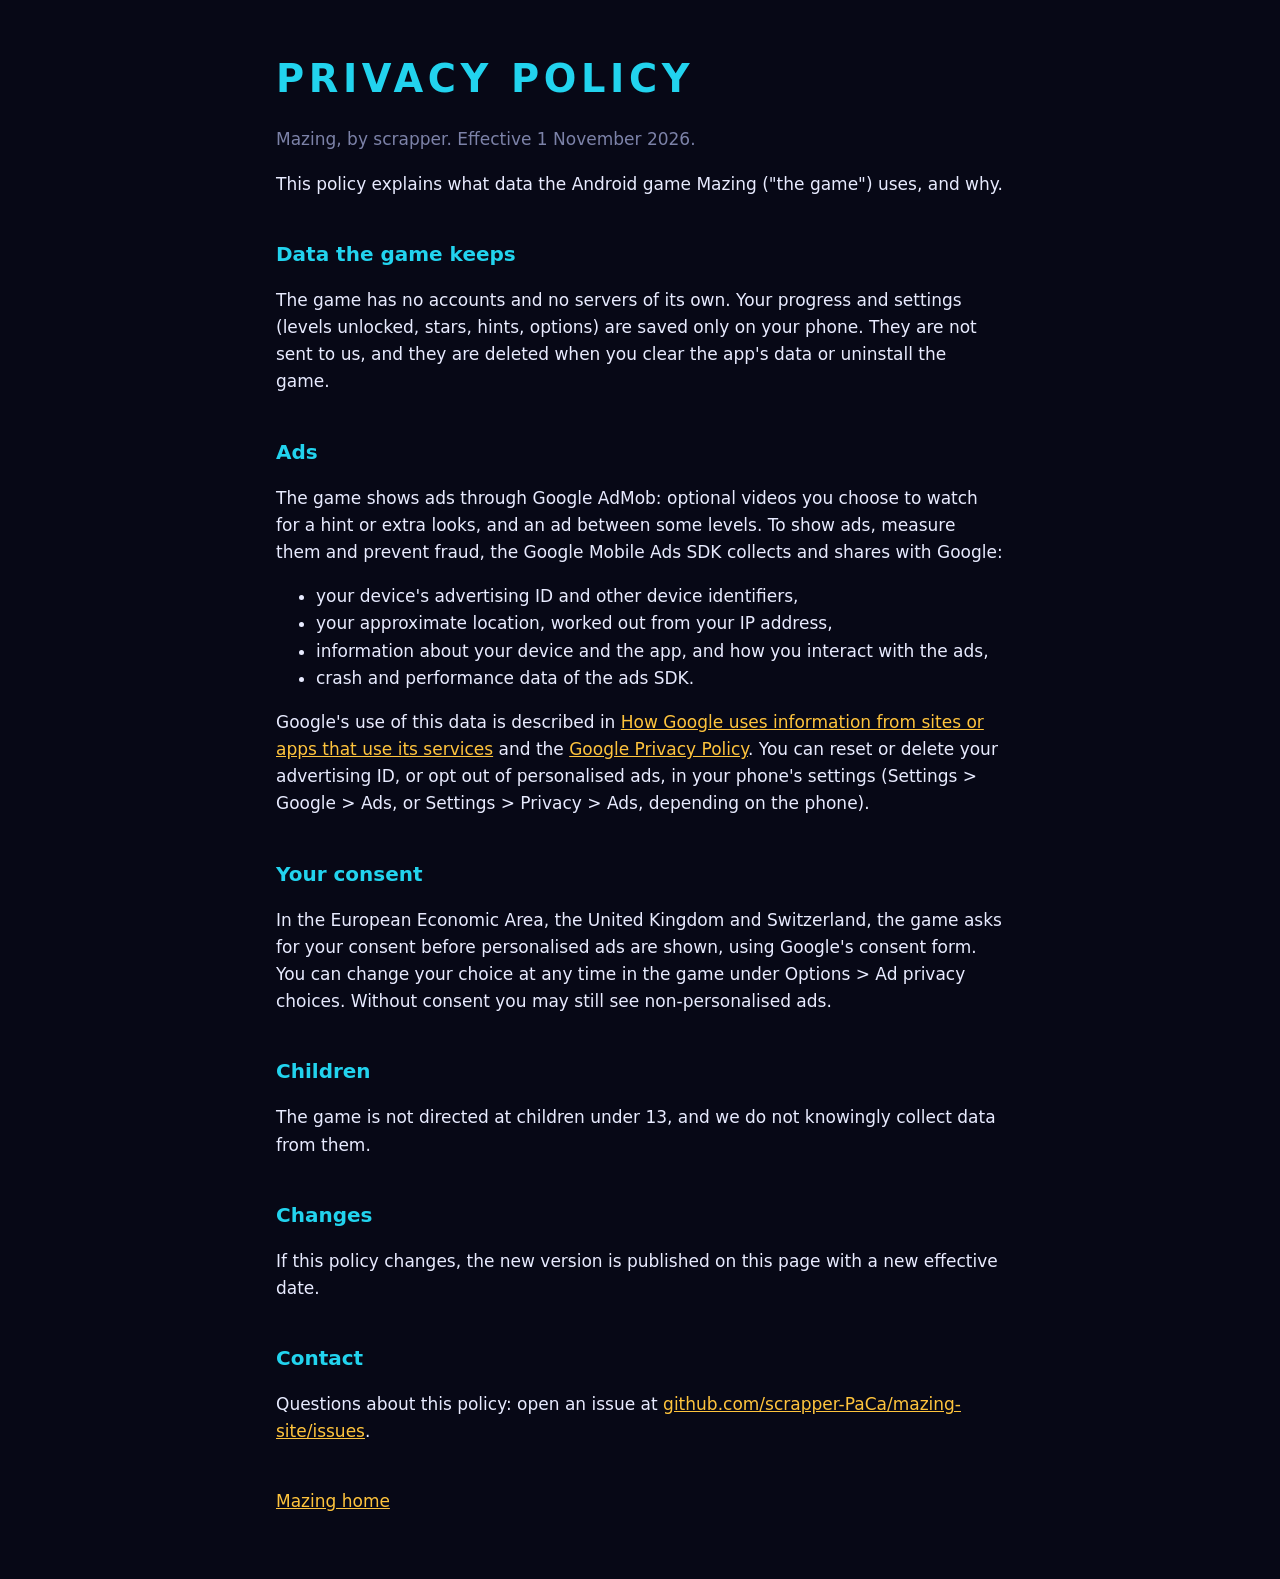
==== privacy.html @ a35e690b "Mazing site: home page and privacy policy Co-Authored-By: Claude Opus 5.5 <noreply@anthropic.com> Cl" ====
<!doctype html>
<html lang="en">
<head>
<meta charset="utf-8">
<meta name="viewport" content="width=device-width, initial-scale=1">
<title>Mazing privacy policy</title>
<link rel="stylesheet" href="style.css">
</head>
<body>
<main>
  <h1>PRIVACY POLICY</h1>
  <p class="muted">Mazing, by scrapper. Effective 1 November 2026.</p>

  <p>This policy explains what data the Android game Mazing ("the game") uses, and why.</p>

  <h2>Data the game keeps</h2>
  <p>The game has no accounts and no servers of its own. Your progress and settings (levels unlocked, stars,
  hints, options) are saved only on your phone. They are not sent to us, and they are deleted when you clear the
  app's data or uninstall the game.</p>

  <h2>Ads</h2>
  <p>The game shows ads through Google AdMob: optional videos you choose to watch for a hint or extra looks, and
  an ad between some levels. To show ads, measure them and prevent fraud, the Google Mobile Ads SDK collects and
  shares with Google:</p>
  <ul>
    <li>your device's advertising ID and other device identifiers,</li>
    <li>your approximate location, worked out from your IP address,</li>
    <li>information about your device and the app, and how you interact with the ads,</li>
    <li>crash and performance data of the ads SDK.</li>
  </ul>
  <p>Google's use of this data is described in
  <a href="https://policies.google.com/technologies/partner-sites">How Google uses information from sites or apps
  that use its services</a> and the <a href="https://policies.google.com/privacy">Google Privacy Policy</a>.
  You can reset or delete your advertising ID, or opt out of personalised ads, in your phone's settings
  (Settings &gt; Google &gt; Ads, or Settings &gt; Privacy &gt; Ads, depending on the phone).</p>

  <h2>Your consent</h2>
  <p>In the European Economic Area, the United Kingdom and Switzerland, the game asks for your consent before
  personalised ads are shown, using Google's consent form. You can change your choice at any time in the game
  under Options &gt; Ad privacy choices. Without consent you may still see non-personalised ads.</p>

  <h2>Children</h2>
  <p>The game is not directed at children under 13, and we do not knowingly collect data from them.</p>

  <h2>Changes</h2>
  <p>If this policy changes, the new version is published on this page with a new effective date.</p>

  <h2>Contact</h2>
  <p>Questions about this policy: open an issue at
  <a href="https://github.com/scrapper-PaCa/mazing-site/issues">github.com/scrapper-PaCa/mazing-site/issues</a>.</p>

  <nav><a href="index.html">Mazing home</a></nav>
</main>
</body>
</html>
---- style.css ----
:root { --bg: #070816; --text: #e8ebff; --muted: #7c82a8; --cyan: #22d3ee; --amber: #ffc43d; }
* { box-sizing: border-box; }
body { margin: 0; background: var(--bg); color: var(--text); font: 17px/1.6 system-ui, -apple-system, "Segoe UI", Roboto, sans-serif; }
main { max-width: 760px; margin: 0 auto; padding: 48px 16px 64px; }
h1 { color: var(--cyan); letter-spacing: 0.12em; font-size: 2.4rem; margin: 0 0 8px; }
h2 { color: var(--cyan); font-size: 1.25rem; margin: 2em 0 0.4em; }
a { color: var(--amber); }
.muted { color: var(--muted); }
nav { margin-top: 2.5em; }
nav a { margin-right: 1.2em; }
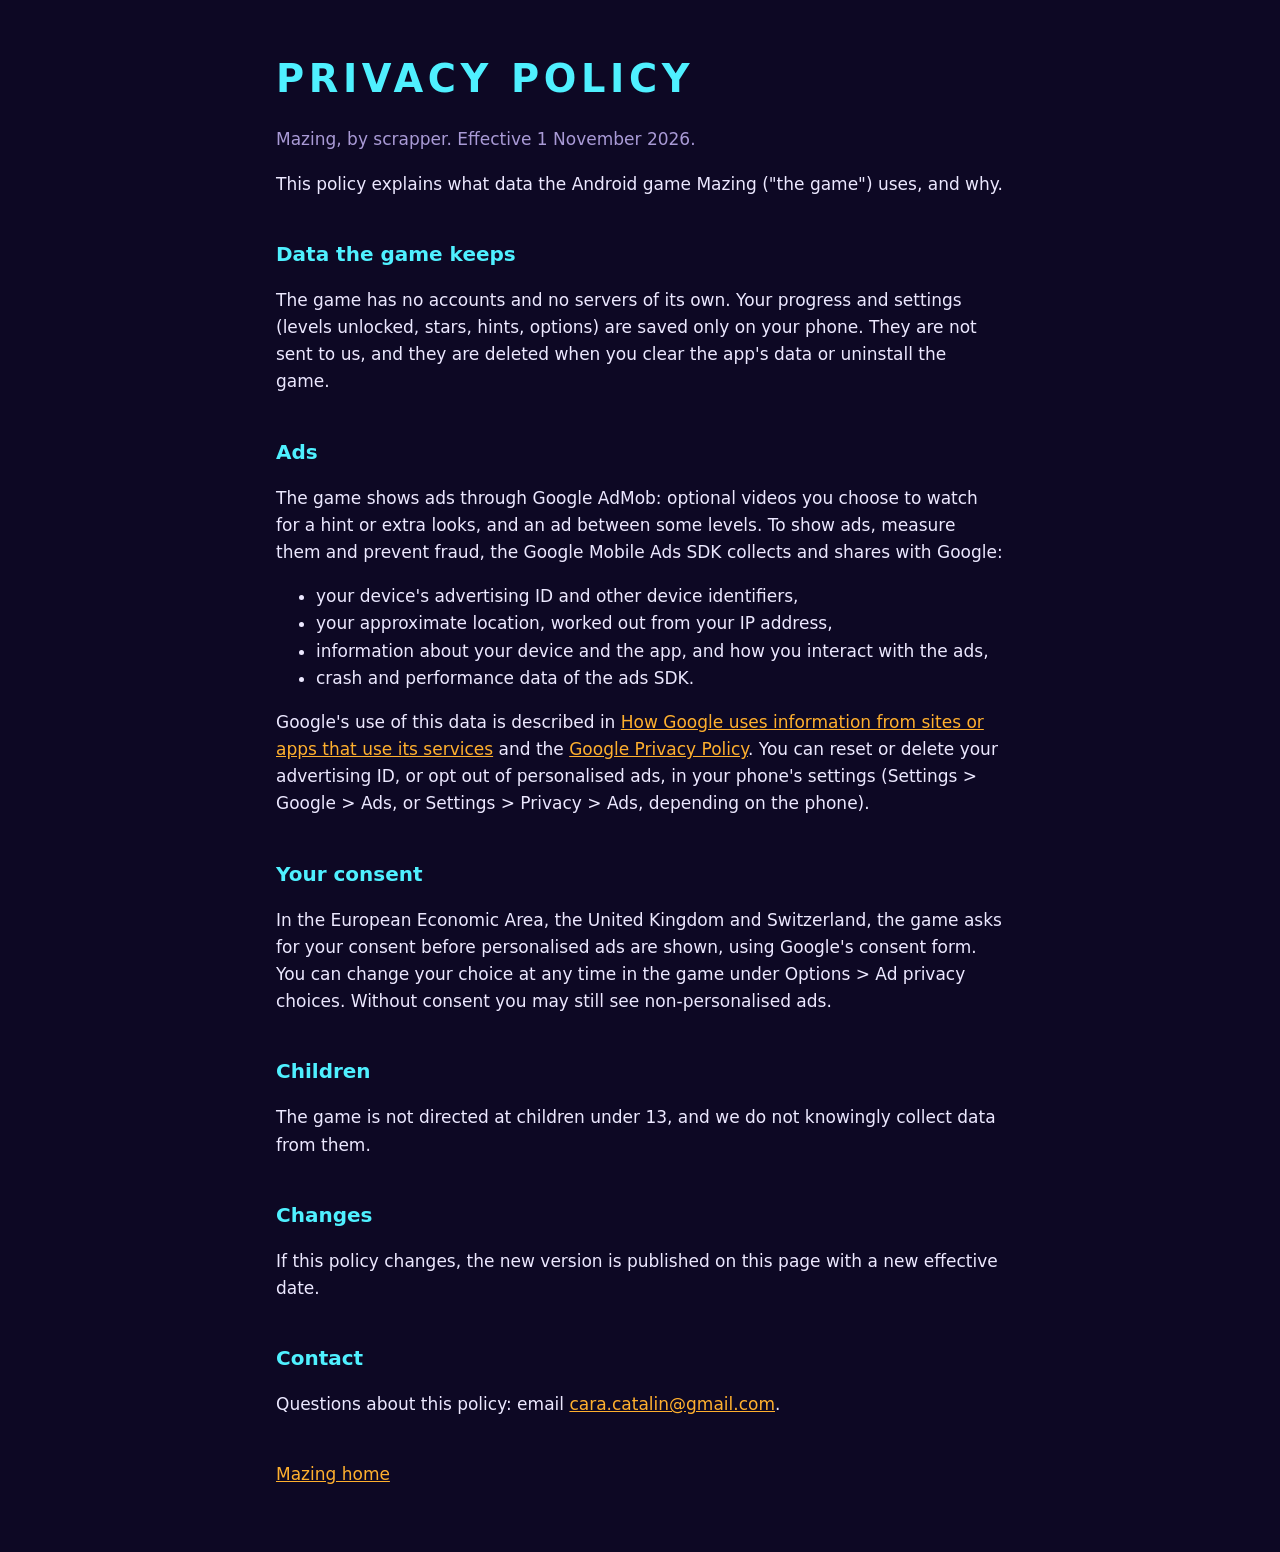
==== commit a1f3c303: "One-page game site: hero, how it plays, worlds, mechanics; email contact Co-Authored-By: Claude Opus" ====
--- a/privacy.html
+++ b/privacy.html
@@ -4,6 +4,7 @@
 <meta charset="utf-8">
 <meta name="viewport" content="width=device-width, initial-scale=1">
 <title>Mazing privacy policy</title>
+<link rel="icon" href="img/favicon.png">
 <link rel="stylesheet" href="style.css">
 </head>
 <body>
@@ -46,8 +47,8 @@
   <p>If this policy changes, the new version is published on this page with a new effective date.</p>
 
   <h2>Contact</h2>
-  <p>Questions about this policy: open an issue at
-  <a href="https://github.com/scrapper-PaCa/mazing-site/issues">github.com/scrapper-PaCa/mazing-site/issues</a>.</p>
+  <p>Questions about this policy: email
+  <a href="mailto:cara.catalin@gmail.com">cara.catalin@gmail.com</a>.</p>
 
   <nav><a href="index.html">Mazing home</a></nav>
 </main>
--- a/style.css
+++ b/style.css
@@ -1,4 +1,7 @@
-:root { --bg: #070816; --text: #e8ebff; --muted: #7c82a8; --cyan: #22d3ee; --amber: #ffc43d; }
+:root {
+  --bg: #0d0824; --bg2: #160e30; --panel: #1d1440; --line: #3a2a78;
+  --text: #ece8ff; --muted: #a99ad6; --violet: #b39bff; --cyan: #4ff0ff; --amber: #ffb02e;
+}
 * { box-sizing: border-box; }
 body { margin: 0; background: var(--bg); color: var(--text); font: 17px/1.6 system-ui, -apple-system, "Segoe UI", Roboto, sans-serif; }
 main { max-width: 760px; margin: 0 auto; padding: 48px 16px 64px; }
@@ -8,3 +11,53 @@
 .muted { color: var(--muted); }
 nav { margin-top: 2.5em; }
 nav a { margin-right: 1.2em; }
+
+/* Home page */
+.home main { padding-top: 8px; }
+.home section { margin-bottom: 56px; }
+.home h2 { font-size: 1.5rem; color: var(--text); margin: 0 0 16px; }
+.hero {
+  text-align: center; padding: 40px 16px 56px;
+  background: radial-gradient(ellipse 70% 60% at 50% 35%, #3a2270 0%, var(--bg2) 55%, var(--bg) 100%);
+}
+.hero-art { width: min(520px, 90vw); height: auto; display: block; margin: 0 auto; }
+.logo {
+  font-size: clamp(2.6rem, 11vw, 4.6rem); font-weight: 900; letter-spacing: 0.14em; color: #fff;
+  margin: 8px 0 4px; text-shadow: 0 0 18px var(--violet), 0 0 40px #7f5cff;
+}
+.tagline { font-size: 1.35rem; font-weight: 700; color: #d9ccff; margin: 0; }
+.tagline span { color: var(--cyan); text-shadow: 0 0 12px #00d8ff; }
+.lead { color: var(--muted); max-width: 30em; margin: 12px auto 24px; }
+.store-cta {
+  display: inline-block; margin: 0; padding: 10px 22px; border-radius: 999px;
+  border: 1px solid var(--line); background: var(--panel); color: var(--muted); font-weight: 600;
+}
+
+.steps { list-style: none; padding: 0; margin: 0; display: grid; gap: 16px; grid-template-columns: repeat(auto-fit, minmax(200px, 1fr)); }
+.steps li { background: var(--panel); border: 1px solid var(--line); border-radius: 16px; padding: 20px; }
+.steps svg { width: 56px; height: 56px; }
+.steps h3 { margin: 8px 0 4px; font-size: 1.1rem; }
+.steps p { margin: 0; color: var(--muted); font-size: 0.95rem; }
+.ln { fill: none; stroke: var(--violet); stroke-width: 3; stroke-linejoin: round; stroke-linecap: round; }
+.ball { fill: var(--amber); }
+.portal { fill: #0b6f7a; stroke: var(--cyan); stroke-width: 3; }
+.portal-in { fill: var(--cyan); }
+
+.worlds { list-style: none; padding: 0; margin: 0; display: flex; flex-wrap: wrap; gap: 8px; }
+.worlds li { padding: 6px 14px; border-radius: 999px; background: var(--panel); border: 1px solid var(--line); font-size: 0.95rem; }
+
+.mechanics, .facts { list-style: none; padding: 0; margin: 0; }
+.mechanics li { display: grid; grid-template-columns: 22px 1fr; column-gap: 12px; padding: 10px 0; border-bottom: 1px solid var(--line); color: var(--muted); }
+.mechanics b { color: var(--text); display: block; }
+.dot { grid-row: span 2; width: 16px; height: 16px; border-radius: 50%; margin-top: 6px; }
+.crystal { background: #c48bff; box-shadow: 0 0 10px #c48bff; }
+.door { background: #ff5d8f; border-radius: 3px; }
+.tele { background: var(--cyan); box-shadow: 0 0 10px var(--cyan); }
+.arrow { background: var(--amber); clip-path: polygon(0 20%, 60% 20%, 60% 0, 100% 50%, 60% 100%, 60% 80%, 0 80%); border-radius: 0; }
+.crumble { background: #8a7a6a; border-radius: 3px; }
+.facts li { padding: 6px 0 6px 26px; position: relative; }
+.facts li::before { content: ""; position: absolute; left: 4px; top: 14px; width: 9px; height: 9px; border-radius: 50%; background: var(--amber); }
+
+footer { text-align: center; padding: 24px 16px 40px; border-top: 1px solid var(--line); }
+footer nav { margin: 0 0 8px; }
+footer nav a { margin: 0 0.8em; }
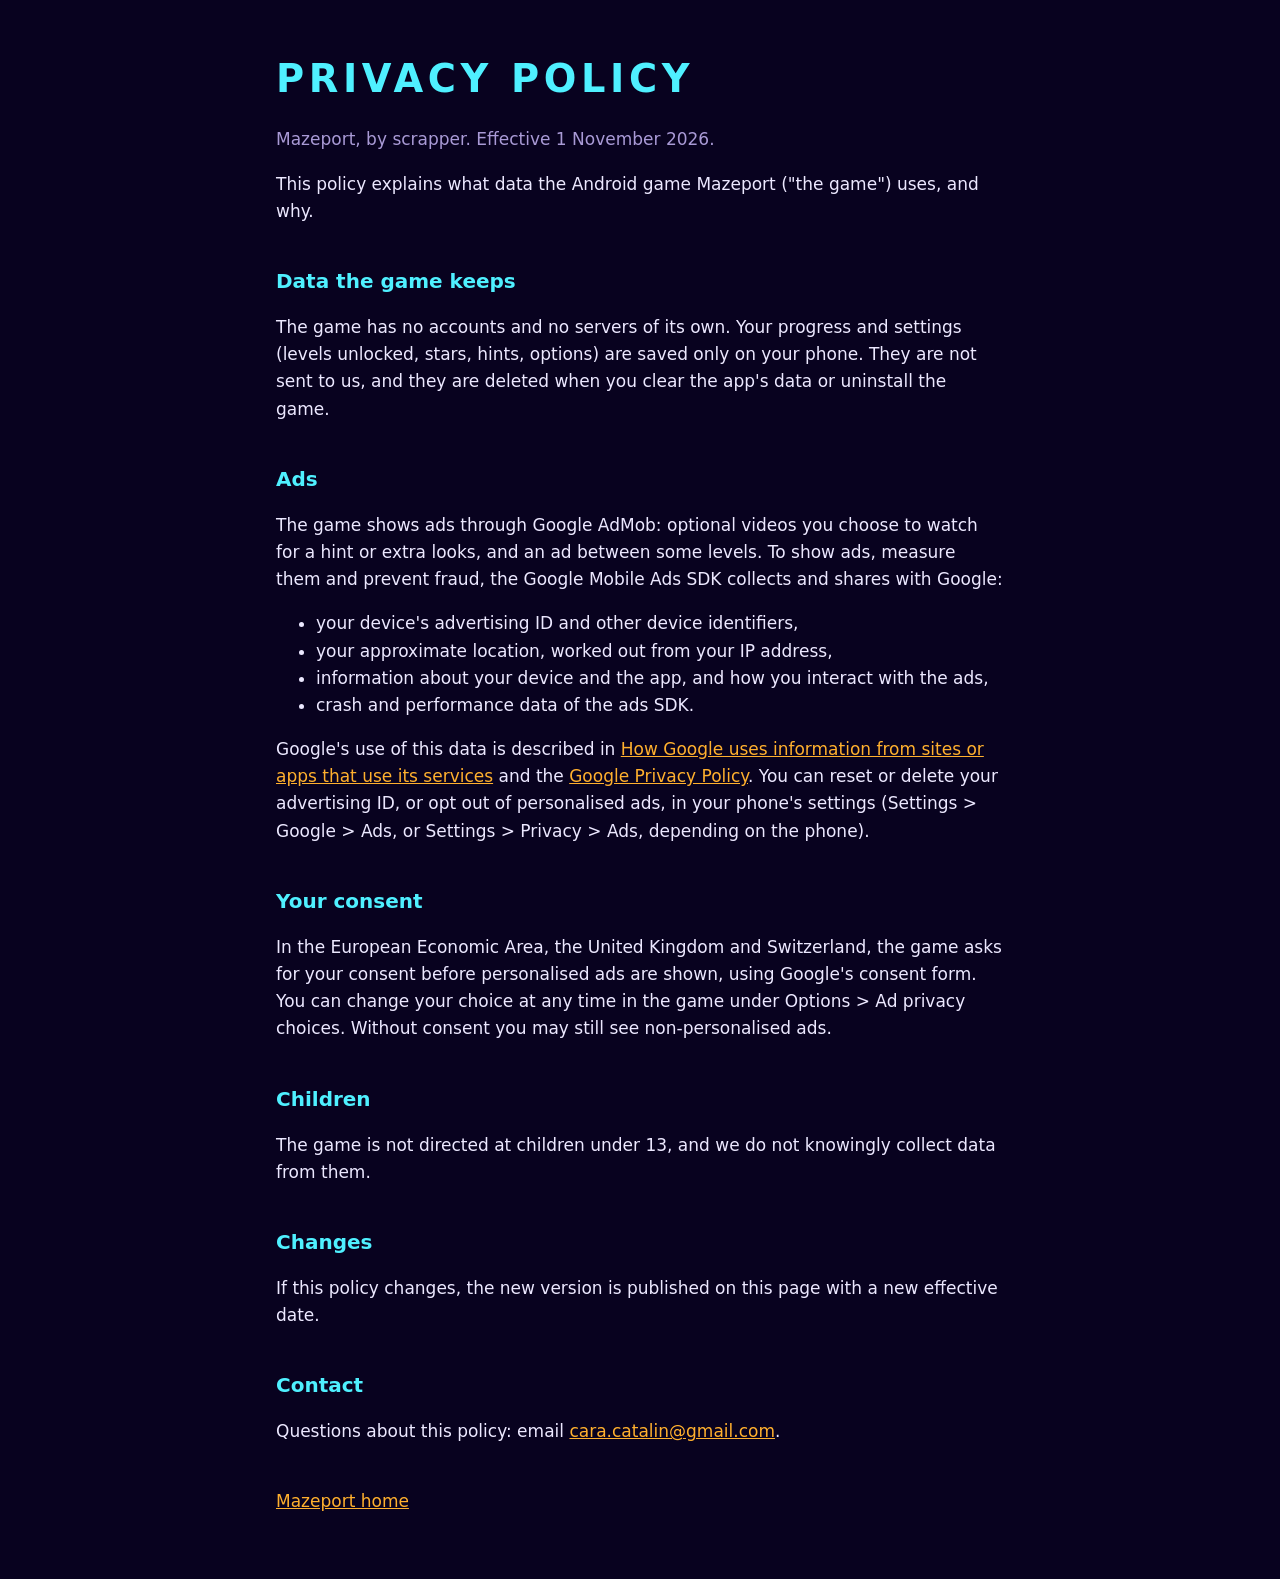
==== commit ffffab98: "Rename site to Mazeport Co-Authored-By: Claude Opus 5.5 <noreply@anthropic.com> Claude-Session: http" ====
--- a/privacy.html
+++ b/privacy.html
@@ -3,16 +3,16 @@
 <head>
 <meta charset="utf-8">
 <meta name="viewport" content="width=device-width, initial-scale=1">
-<title>Mazing privacy policy</title>
+<title>Mazeport privacy policy</title>
 <link rel="icon" href="img/favicon.png">
 <link rel="stylesheet" href="style.css">
 </head>
 <body>
 <main>
   <h1>PRIVACY POLICY</h1>
-  <p class="muted">Mazing, by scrapper. Effective 1 November 2026.</p>
+  <p class="muted">Mazeport, by scrapper. Effective 1 November 2026.</p>
 
-  <p>This policy explains what data the Android game Mazing ("the game") uses, and why.</p>
+  <p>This policy explains what data the Android game Mazeport ("the game") uses, and why.</p>
 
   <h2>Data the game keeps</h2>
   <p>The game has no accounts and no servers of its own. Your progress and settings (levels unlocked, stars,
@@ -50,7 +50,7 @@
   <p>Questions about this policy: email
   <a href="mailto:cara.catalin@gmail.com">cara.catalin@gmail.com</a>.</p>
 
-  <nav><a href="index.html">Mazing home</a></nav>
+  <nav><a href="index.html">Mazeport home</a></nav>
 </main>
 </body>
 </html>
--- a/style.css
+++ b/style.css
@@ -1,5 +1,5 @@
 :root {
-  --bg: #0d0824; --bg2: #160e30; --panel: #1d1440; --line: #3a2a78;
+  --bg: #08021f; --bg2: #13043d; --panel: #1a0b44; --line: #3b1f80;
   --text: #ece8ff; --muted: #a99ad6; --violet: #b39bff; --cyan: #4ff0ff; --amber: #ffb02e;
 }
 * { box-sizing: border-box; }
@@ -18,9 +18,9 @@
 .home h2 { font-size: 1.5rem; color: var(--text); margin: 0 0 16px; }
 .hero {
   text-align: center; padding: 40px 16px 56px;
-  background: radial-gradient(ellipse 70% 60% at 50% 35%, #3a2270 0%, var(--bg2) 55%, var(--bg) 100%);
+  background: radial-gradient(ellipse 70% 60% at 50% 35%, #1d0a52 0%, var(--bg2) 55%, var(--bg) 100%);
 }
-.hero-art { width: min(520px, 90vw); height: auto; display: block; margin: 0 auto; }
+.hero-art { width: min(440px, 80vw); height: auto; display: block; margin: 0 auto; filter: drop-shadow(0 0 24px #8a3cff88); }
 .logo {
   font-size: clamp(2.6rem, 11vw, 4.6rem); font-weight: 900; letter-spacing: 0.14em; color: #fff;
   margin: 8px 0 4px; text-shadow: 0 0 18px var(--violet), 0 0 40px #7f5cff;
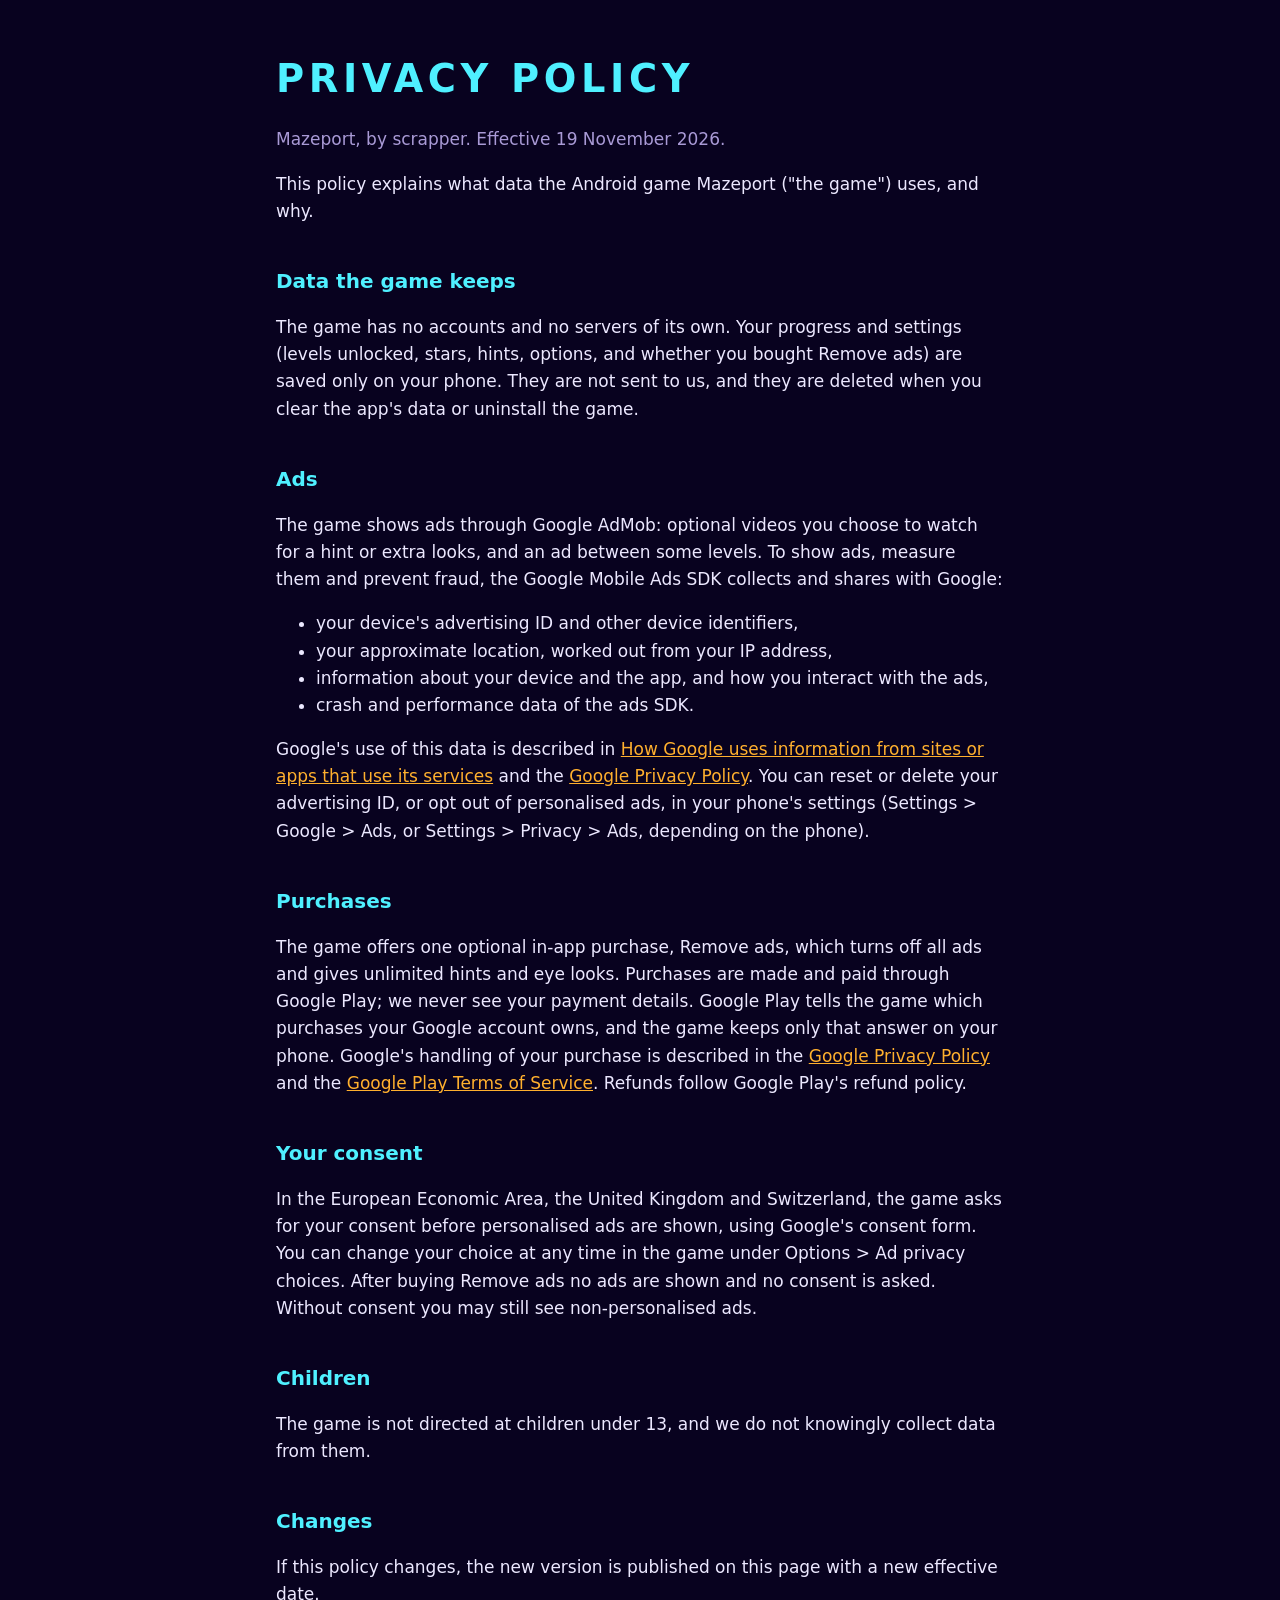
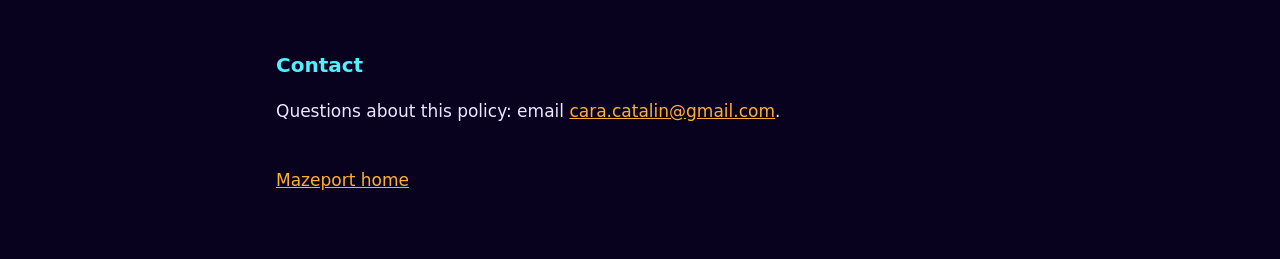
==== commit 261f2a26: "Privacy: Remove ads purchase through Google Play Co-Authored-By: Claude Opus 5.5 <noreply@anthropic." ====
--- a/privacy.html
+++ b/privacy.html
@@ -10,13 +10,13 @@
 <body>
 <main>
   <h1>PRIVACY POLICY</h1>
-  <p class="muted">Mazeport, by scrapper. Effective 1 November 2026.</p>
+  <p class="muted">Mazeport, by scrapper. Effective 19 November 2026.</p>
 
   <p>This policy explains what data the Android game Mazeport ("the game") uses, and why.</p>
 
   <h2>Data the game keeps</h2>
   <p>The game has no accounts and no servers of its own. Your progress and settings (levels unlocked, stars,
-  hints, options) are saved only on your phone. They are not sent to us, and they are deleted when you clear the
+  hints, options, and whether you bought Remove ads) are saved only on your phone. They are not sent to us, and they are deleted when you clear the
   app's data or uninstall the game.</p>
 
   <h2>Ads</h2>
@@ -35,10 +35,18 @@
   You can reset or delete your advertising ID, or opt out of personalised ads, in your phone's settings
   (Settings &gt; Google &gt; Ads, or Settings &gt; Privacy &gt; Ads, depending on the phone).</p>
 
+  <h2>Purchases</h2>
+  <p>The game offers one optional in-app purchase, Remove ads, which turns off all ads and gives unlimited hints
+  and eye looks. Purchases are made and paid through Google Play; we never see your payment details. Google Play
+  tells the game which purchases your Google account owns, and the game keeps only that answer on your phone.
+  Google's handling of your purchase is described in the <a href="https://policies.google.com/privacy">Google
+  Privacy Policy</a> and the <a href="https://play.google.com/about/play-terms/">Google Play Terms of
+  Service</a>. Refunds follow Google Play's refund policy.</p>
+
   <h2>Your consent</h2>
   <p>In the European Economic Area, the United Kingdom and Switzerland, the game asks for your consent before
   personalised ads are shown, using Google's consent form. You can change your choice at any time in the game
-  under Options &gt; Ad privacy choices. Without consent you may still see non-personalised ads.</p>
+  under Options &gt; Ad privacy choices. After buying Remove ads no ads are shown and no consent is asked. Without consent you may still see non-personalised ads.</p>
 
   <h2>Children</h2>
   <p>The game is not directed at children under 13, and we do not knowingly collect data from them.</p>
